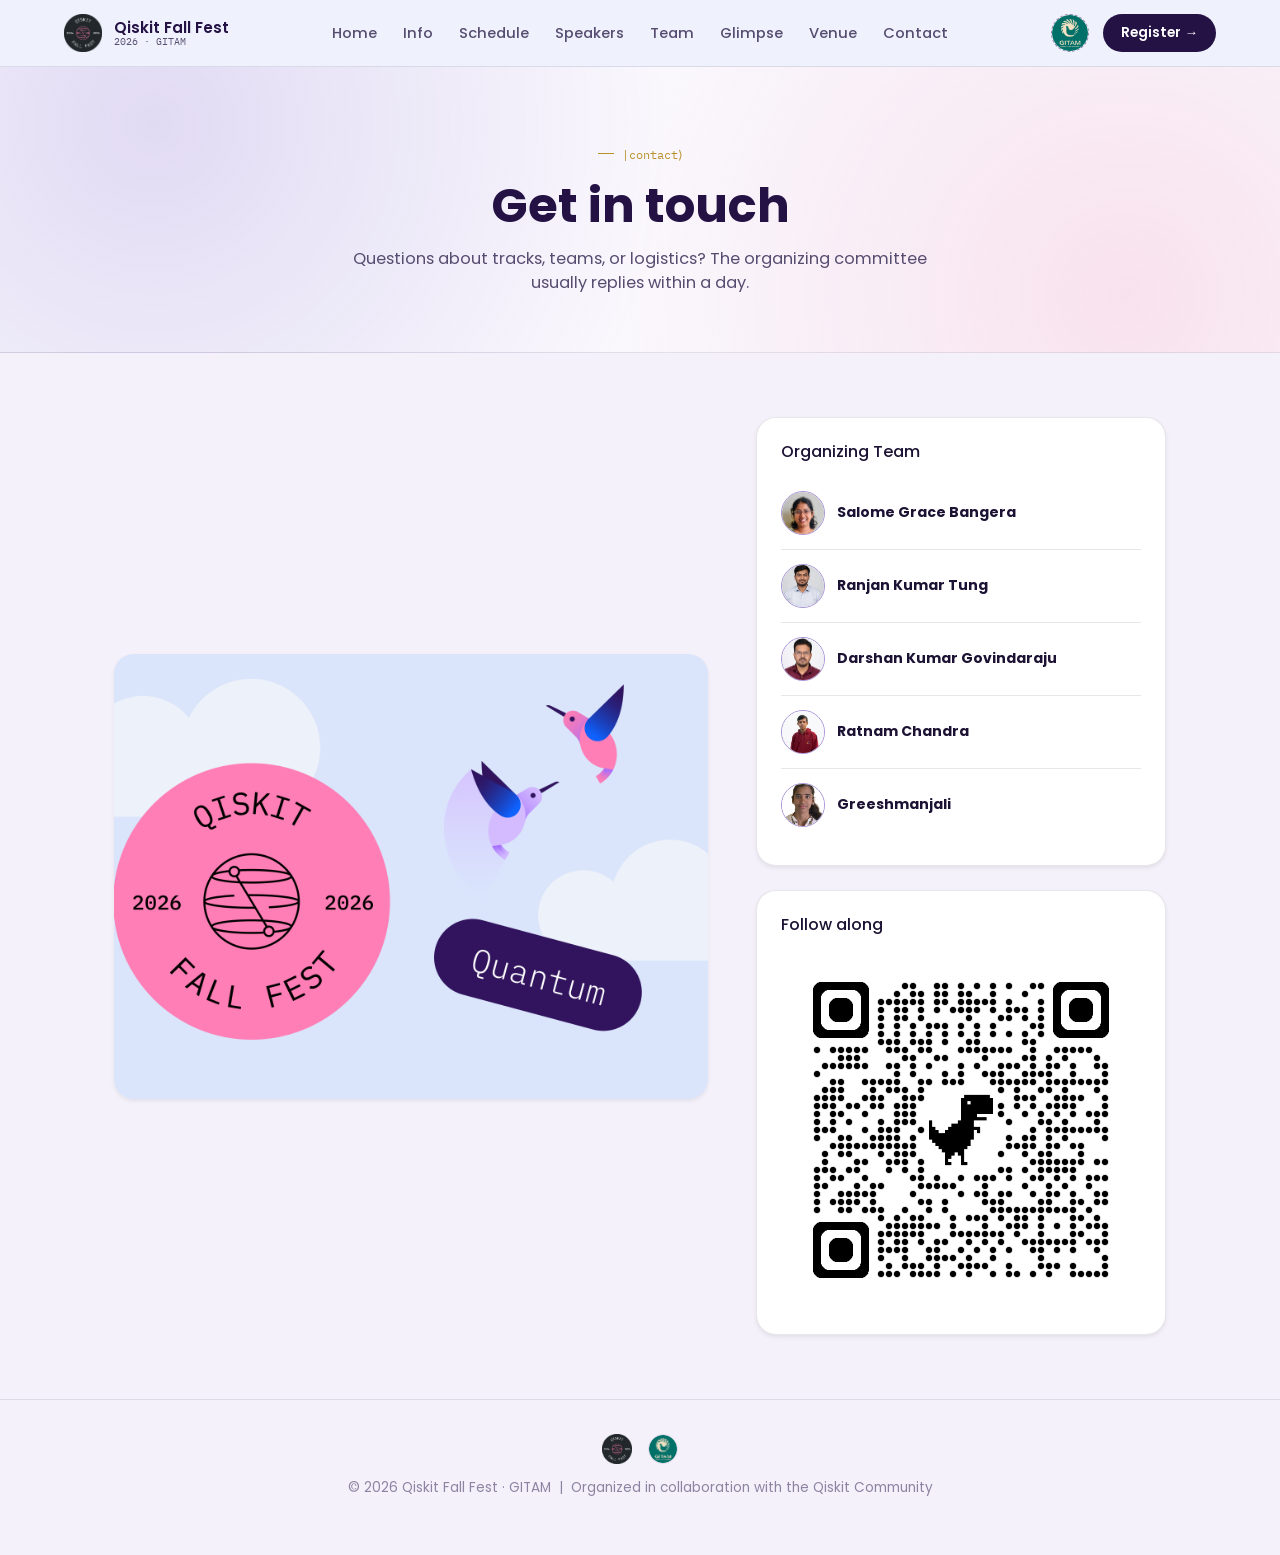
==== contact.html @ e24b8e9e "Update contact.html" ====
<!DOCTYPE html>
<html lang="en">
<head>
<meta charset="UTF-8">
<meta name="viewport" content="width=device-width, initial-scale=1.0">
<title>Contact · Qiskit Fall Fest 2026</title>
<link href="https://cdn.jsdelivr.net/npm/bootstrap@5.3.3/dist/css/bootstrap.min.css" rel="stylesheet">
<link rel="stylesheet" href="css/site.css">
  <link rel="icon" type="image/png" href="assets/badge-dark.png">

<style>
  .qf-form .form-control{
    border-radius:12px; border-color:var(--line); padding:10px 14px;
  }
  .qf-form .form-control:focus{ border-color:var(--violet); box-shadow:0 0 0 3px rgba(91,63,196,0.15); }
  .qf-form label{ font-size:0.85rem; font-weight:600; color:var(--ink); margin-bottom:6px; }
  .qf-submit{
    background:var(--pink); color:#fff; border:none; border-radius:100px;
    padding:11px 26px; font-weight:600; font-size:0.92rem;
  }
  .qf-submit:hover{ background:var(--pink-deep); color:#fff; }
  .contact-person{ display:flex; align-items:center; gap:12px; padding:14px 0; border-bottom:1px solid var(--line); }
  .contact-person:last-child{ border-bottom:none; }
  .contact-avatar{
    width:44px; height:44px; border-radius:50%; overflow:hidden; flex-shrink:0; border:1.5px solid var(--violet-pale);
  }
  .contact-avatar img{ width:100%; height:100%; object-fit:cover; display:block; }
</style>
</head>
<body>

<header>
  <div class="logo-box">
    <div class="logo-img-wrap" title="Fall Fest badge">
      <img src="assets/badge-dark.png" alt="Qiskit Fall Fest 2026 badge">
    </div>
    <div class="brand-text">
      Qiskit Fall Fest
      <span>2026 · GITAM</span>
    </div>
  </div>

  <nav class="qf-nav" id="qfNav">
      <a href="index.html">Home</a>
    <a href="info.html">Info</a>
    <a href="schedule.html">Schedule</a>
    <a href="speakers.html">Speakers</a>
    <a href="team.html">Team</a>
    <a href="glimpse.html">Glimpse</a>
    <a href="venue.html">Venue</a>
    <a href="contact.html">Contact</a>
  </nav>

  <div class="header-right">
    <button class="qf-toggler" id="qfToggler" aria-label="Toggle navigation" aria-expanded="false">
      <span></span><span></span><span></span>
    </button>
    <div class="logo-slot-wrap"><img src="assets/gitam-logo.png" alt="GITAM University" style="width:100%;height:100%;object-fit:cover;"></div>
    <a href="register.html" class="btn-nav-register">Register →</a>
  </div>
</header>

<section class="page-hero">
  <div class="eyebrow">|contact⟩</div>
  <h1>Get in touch</h1>
  <p>Questions about tracks, teams, or logistics? The organizing committee usually replies within a day.</p>
</section>

<section class="qf-section">
  <div class="row g-5 align-items-center">

    <div class="col-lg-7">
      <div class="qf-rounded shadow-sm overflow-hidden" style="aspect-ratio:4/3;">
        <img src="assets/badge-teaser.png" alt="Qiskit Fall Fest team collaborating" style="width:100%; height:100%; object-fit:cover; display:block;">
      </div>
    </div>

    <div class="col-lg-5">
      <div class="bg-white qf-rounded p-4 shadow-sm border mb-4" style="border-color:var(--line)!important;">
        <h2 class="h6 mb-3">Organizing Team</h2>
        <div class="contact-person">
          <div class="contact-avatar"><img src="team/salome.jpeg" alt="Photo of organizer"></div>
          <div><strong class="d-block small">Salome Grace Bangera</strong><span class="small" style="color:var(--ink-soft)"></span></div>
        </div>
        <div class="contact-person">
          <div class="contact-avatar"><img src="team/ranjan.jpeg" alt="Photo of organizer"></div>
          <div><strong class="d-block small">Ranjan Kumar Tung</strong><span class="small" style="color:var(--ink-soft)"></span></div>
        </div>
        <div class="contact-person">
          <div class="contact-avatar"><img src="team/darshan.png" alt="Photo of organizer"></div>
          <div><strong class="d-block small">Darshan Kumar Govindaraju</strong><span class="small" style="color:var(--ink-soft)"></span></div>
        </div>

         <div class="contact-person">
          <div class="contact-avatar"><img src="team/ratnam.png" alt="Photo of organizer"></div>
          <div><strong class="d-block small">Ratnam Chandra</strong><span class="small" style="color:var(--ink-soft)"></span></div>
        </div>

        <div class="contact-person">
          <div class="contact-avatar"><img src="team/greeshma.png" alt="Photo of organizer"></div>
          <div><strong class="d-block small">Greeshmanjali</strong><span class="small" style="color:var(--ink-soft)"></span></div>
        </div>
      </div>

     <div class="bg-white qf-rounded p-4 shadow-sm border" style="border-color:var(--line)!important;">
  <h2 class="h6 mb-3">Follow along</h2>
  <a href="https://chat.whatsapp.com/channel/0029Vb6nTvd5fM5jgjq5760t" target="_blank" rel="noopener noreferrer" style="display:block;">
    <img src="assets/whatsappgroup.png" alt="Join our WhatsApp group" style="width:100%; border-radius:14px; display:block;">
  </a>
</div>
  </div>
</section>

<footer>
  <div class="footer-logos">
    <div class="footer-badge"><img src="assets/badge-dark.png" alt="Qiskit Fall Fest 2026 badge"></div>
    <div class="footer-gitam-slot"><img src="assets/gitam-logo.png" alt="GITAM University" style="width:100%;height:100%;object-fit:contain;"></div>
  </div>
  <p>© 2026 Qiskit Fall Fest · GITAM &nbsp;|&nbsp; Organized in collaboration with the Qiskit Community</p>
</footer>

<script src="https://cdn.jsdelivr.net/npm/bootstrap@5.3.3/dist/js/bootstrap.bundle.min.js"></script>
<script>
  const qfToggler = document.getElementById('qfToggler');
  const qfNav = document.getElementById('qfNav');
  qfToggler.addEventListener('click', () => {
    qfNav.classList.toggle('open');
    qfToggler.classList.toggle('open');
    qfToggler.setAttribute('aria-expanded', qfNav.classList.contains('open'));
  });
</script>
</body>
</html>
---- css/site.css ----
/* ==========================================================
   Qiskit Fall Fest 2026 — shared stylesheet for inner pages
   Loaded AFTER Bootstrap 5 CDN — these rules override Bootstrap
   defaults to keep the same quantum visual identity as index.html
   ========================================================== */

@import url('https://fonts.googleapis.com/css2?family=Poppins:wght@400;500;600;700;800&family=IBM+Plex+Mono:wght@400;500&display=swap');

:root{
  --bg:#f4f1fa;
  --bg-soft:#faf8fd;
  --surface:#ffffff;
  --ink:#1c1233;
  --ink-soft:#564d70;
  --ink-dim:#8d84a3;
  --pink:#d4af37;        /* gold accent, replaces pink */
  --pink-deep:#b8912a;
  --violet:#4c2d8f;
  --violet-deep:#241245;
  --violet-pale:#a894d6;
  --blue:#6a5acd;
  --line: rgba(28,18,51,0.1);
  --radius: 18px;



  /* bootstrap variable overrides */
  --bs-body-font-family:'Poppins', sans-serif;
  --bs-body-color:var(--ink);
  --bs-body-bg:var(--bg);
  --bs-link-color:var(--violet);
  --bs-link-hover-color:var(--violet-deep);
}

*{ box-sizing:border-box; }
body{
  background:var(--bg);
  color:var(--ink);
  font-family:'Poppins', sans-serif;
}
h1,h2,h3,h4{ font-family:'Poppins', sans-serif; color:var(--violet-deep); font-weight:700; }
a{ text-decoration:none; }
::selection{ background:var(--pink); color:#fff; }

.eyebrow{
  display:inline-flex; align-items:center; gap:8px;
  font-family:'IBM Plex Mono', monospace;
  font-size:0.78rem;
  color:var(--pink-deep);
  margin-bottom:14px;
}
.eyebrow::before{
  content:""; width:16px; height:1px; background:var(--pink-deep); display:inline-block;
}

/* ===== header / nav (shared across every page) ===== */
header{
  position:sticky; top:0; z-index:100;
  display:flex; align-items:center; justify-content:space-between;
  gap:20px;
  padding:14px 5vw;
  background:rgba(238,241,253,0.88);
  backdrop-filter:blur(14px);
  -webkit-backdrop-filter:blur(14px);
  border-bottom:1px solid var(--line);
}
.logo-box{ display:flex; align-items:center; gap:12px; }
.logo-img-wrap img{ height:38px; display:block; }
.brand-text{ font-family:'Poppins', sans-serif; font-size:0.95rem; font-weight:600; line-height:1.15; color:var(--violet-deep); }
.brand-text span{ display:block; font-family:'IBM Plex Mono', monospace; font-size:0.6rem; color:var(--ink-soft); font-weight:400; }

.qf-nav{ display:flex; align-items:center; gap:26px; }
.qf-nav a{
  color:var(--ink-soft); font-size:0.92rem; font-weight:500;
  position:relative; padding:4px 0;
}
.qf-nav a::after{
  content:""; position:absolute; left:0; bottom:-2px; width:0; height:2px;
  background:var(--pink); transition:width .25s ease;
}
.qf-nav a:hover{ color:var(--violet-deep); }
.qf-nav a:hover::after, .qf-nav a.active::after{ width:100%; }
.qf-nav a.active{ color:var(--violet-deep); font-weight:600; }

.header-right{ display:flex; align-items:center; gap:14px; }
.logo-slot-wrap{
  width:38px; height:38px; border-radius:50%; overflow:hidden;
  border:1.5px dashed var(--ink-dim); flex-shrink:0;
}
.btn-nav-register{
  position:relative; overflow:hidden;
  background:var(--violet-deep); color:#fff;
  font-size:0.85rem; font-weight:600;
  padding:9px 18px; border-radius:100px;
  transition:transform .2s ease, box-shadow .2s ease;
}
.btn-nav-register:hover{ transform:translateY(-2px); box-shadow:0 10px 22px rgba(45,27,84,0.3); color:#fff; }

.qf-toggler{
  display:none;
  border:1.5px solid var(--line); background:#fff; border-radius:10px;
  width:42px; height:38px; align-items:center; justify-content:center;
  flex-direction:column; gap:5px; cursor:pointer;
}
.qf-toggler span{ width:20px; height:2px; background:var(--violet-deep); display:block; transition:.25s ease; }
.qf-toggler.open span:nth-child(1){ transform:translateY(7px) rotate(45deg); }
.qf-toggler.open span:nth-child(2){ opacity:0; }
.qf-toggler.open span:nth-child(3){ transform:translateY(-7px) rotate(-45deg); }

@media (max-width:900px){
  .qf-nav{
    position:fixed; top:70px; left:0; right:0;
    background:var(--surface);
    flex-direction:column; align-items:flex-start; gap:0;
    padding:8px 6vw 18px;
    border-bottom:1px solid var(--line);
    box-shadow:0 16px 30px rgba(45,27,84,0.12);
    transform:translateY(-8px); opacity:0; pointer-events:none;
    transition:transform .2s ease, opacity .2s ease;
  }
  .qf-nav.open{ transform:translateY(0); opacity:1; pointer-events:auto; }
  .qf-nav a{ width:100%; padding:12px 0; border-bottom:1px solid var(--line); }
  .qf-nav a::after{ display:none; }
  .qf-toggler{ display:flex; }
  .header-right .btn-nav-register{ padding:8px 14px; font-size:0.8rem; }
}

/* ===== page hero band (used on every inner page) ===== */
.page-hero{
  position:relative;
  overflow:hidden;
  padding:70px 5vw 56px;
  background:
    radial-gradient(circle at 12% 20%, rgba(91,63,196,0.16), transparent 45%),
    radial-gradient(circle at 88% 80%, rgba(236,110,163,0.16), transparent 45%),
    var(--bg-soft);
  border-bottom:1px solid var(--line);
  text-align:center;
}
.page-hero h1{ font-size:clamp(2rem, 4.5vw, 3rem); margin:0 0 12px; }
.page-hero p{ color:var(--ink-soft); max-width:620px; margin:0 auto; font-size:1.02rem; }
.page-hero .eyebrow{ justify-content:center; }

/* ===== shared image rounding ===== */
.qf-rounded{ border-radius:20px; overflow:hidden; }
.qf-rounded img{ width:100%; height:100%; object-fit:cover; display:block; }

/* ===== generic content section ===== */
.qf-section{ padding:64px 5vw; max-width:1180px; margin:0 auto; }

/* ===== footer (shared) ===== */
footer{
  padding:34px 5vw 40px;
  text-align:center;
  border-top:1px solid var(--line);
  color:var(--ink-dim);
  font-size:0.85rem;
}







.footer-logos{ display:flex; align-items:center; justify-content:center; gap:16px; margin-bottom:14px; }
.footer-badge img{ height:30px; }
.footer-gitam-slot{ width:30px; height:30px; border-radius:50%; overflow:hidden; border:1px solid var(--line); }
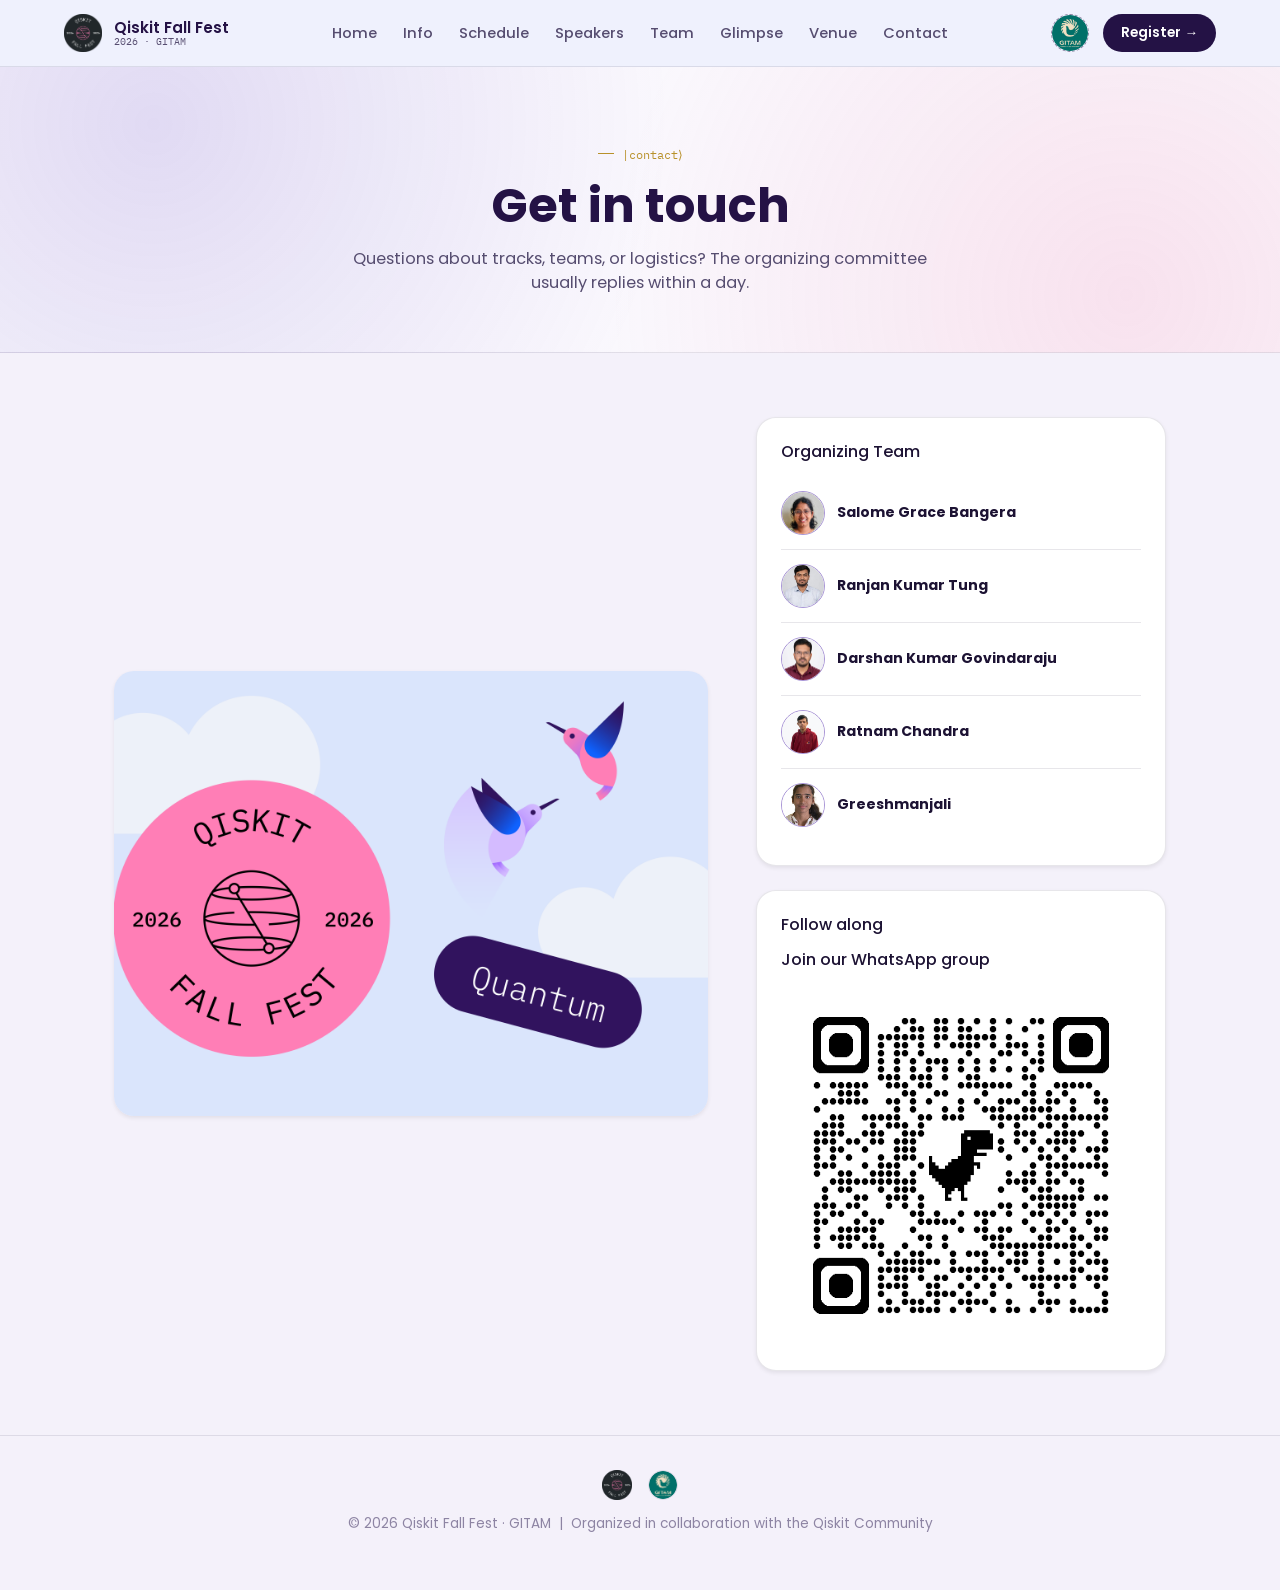
==== commit e3f54ae9: "Update contact.html" ====
--- a/contact.html
+++ b/contact.html
@@ -104,6 +104,7 @@
 
      <div class="bg-white qf-rounded p-4 shadow-sm border" style="border-color:var(--line)!important;">
   <h2 class="h6 mb-3">Follow along</h2>
+       <h3 class="h6 mb-3">Join our WhatsApp group</h3>
   <a href="https://chat.whatsapp.com/channel/0029Vb6nTvd5fM5jgjq5760t" target="_blank" rel="noopener noreferrer" style="display:block;">
     <img src="assets/whatsappgroup.png" alt="Join our WhatsApp group" style="width:100%; border-radius:14px; display:block;">
   </a>
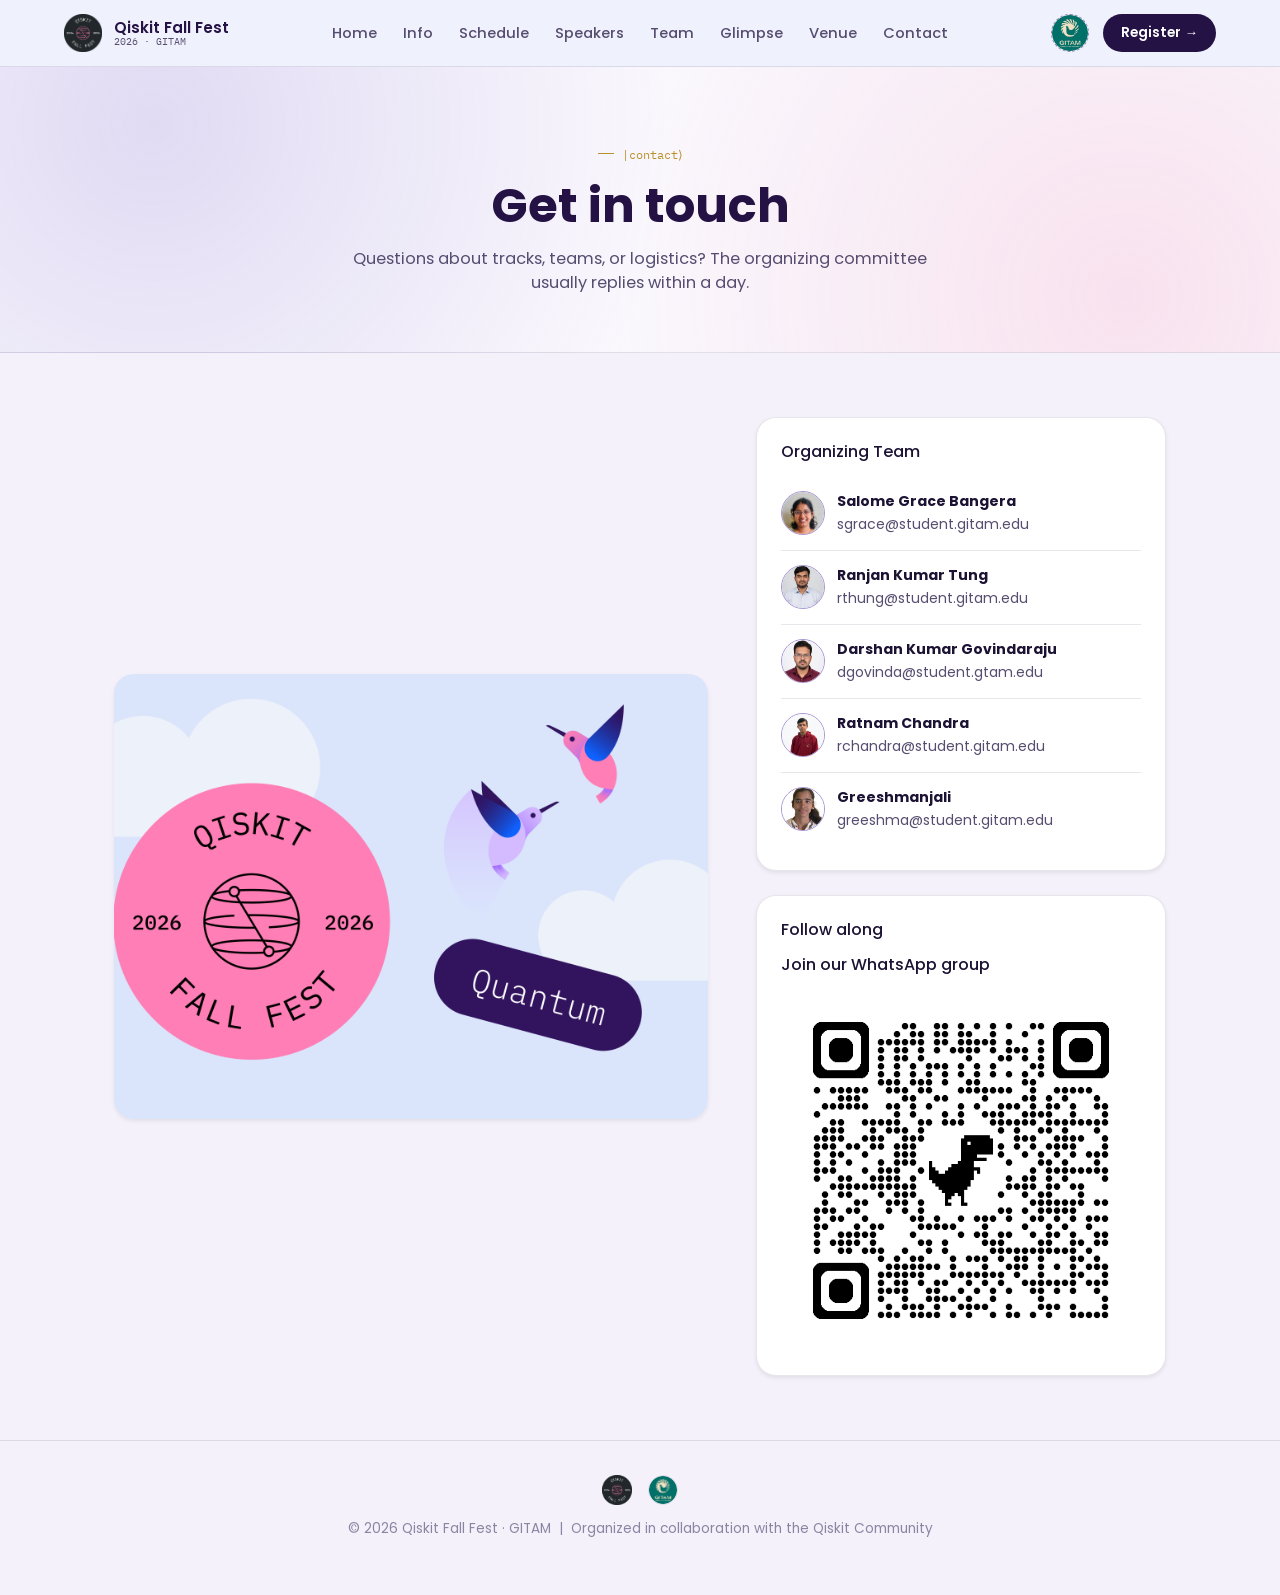
==== commit 3d24a46f: "Update contact.html" ====
--- a/contact.html
+++ b/contact.html
@@ -80,25 +80,25 @@
         <h2 class="h6 mb-3">Organizing Team</h2>
         <div class="contact-person">
           <div class="contact-avatar"><img src="team/salome.jpeg" alt="Photo of organizer"></div>
-          <div><strong class="d-block small">Salome Grace Bangera</strong><span class="small" style="color:var(--ink-soft)"></span></div>
+          <div><strong class="d-block small">Salome Grace Bangera</strong><span class="small" style="color:var(--ink-soft)">sgrace@student.gitam.edu</span></div>
         </div>
         <div class="contact-person">
           <div class="contact-avatar"><img src="team/ranjan.jpeg" alt="Photo of organizer"></div>
-          <div><strong class="d-block small">Ranjan Kumar Tung</strong><span class="small" style="color:var(--ink-soft)"></span></div>
+          <div><strong class="d-block small">Ranjan Kumar Tung</strong><span class="small" style="color:var(--ink-soft)">rthung@student.gitam.edu</span></div>
         </div>
         <div class="contact-person">
           <div class="contact-avatar"><img src="team/darshan.png" alt="Photo of organizer"></div>
-          <div><strong class="d-block small">Darshan Kumar Govindaraju</strong><span class="small" style="color:var(--ink-soft)"></span></div>
+          <div><strong class="d-block small">Darshan Kumar Govindaraju</strong><span class="small" style="color:var(--ink-soft)">dgovinda@student.gtam.edu</span></div>
         </div>
 
          <div class="contact-person">
           <div class="contact-avatar"><img src="team/ratnam.png" alt="Photo of organizer"></div>
-          <div><strong class="d-block small">Ratnam Chandra</strong><span class="small" style="color:var(--ink-soft)"></span></div>
+          <div><strong class="d-block small">Ratnam Chandra</strong><span class="small" style="color:var(--ink-soft)">rchandra@student.gitam.edu</span></div>
         </div>
 
         <div class="contact-person">
           <div class="contact-avatar"><img src="team/greeshma.png" alt="Photo of organizer"></div>
-          <div><strong class="d-block small">Greeshmanjali</strong><span class="small" style="color:var(--ink-soft)"></span></div>
+          <div><strong class="d-block small">Greeshmanjali</strong><span class="small" style="color:var(--ink-soft)">greeshma@student.gitam.edu</span></div>
         </div>
       </div>
 
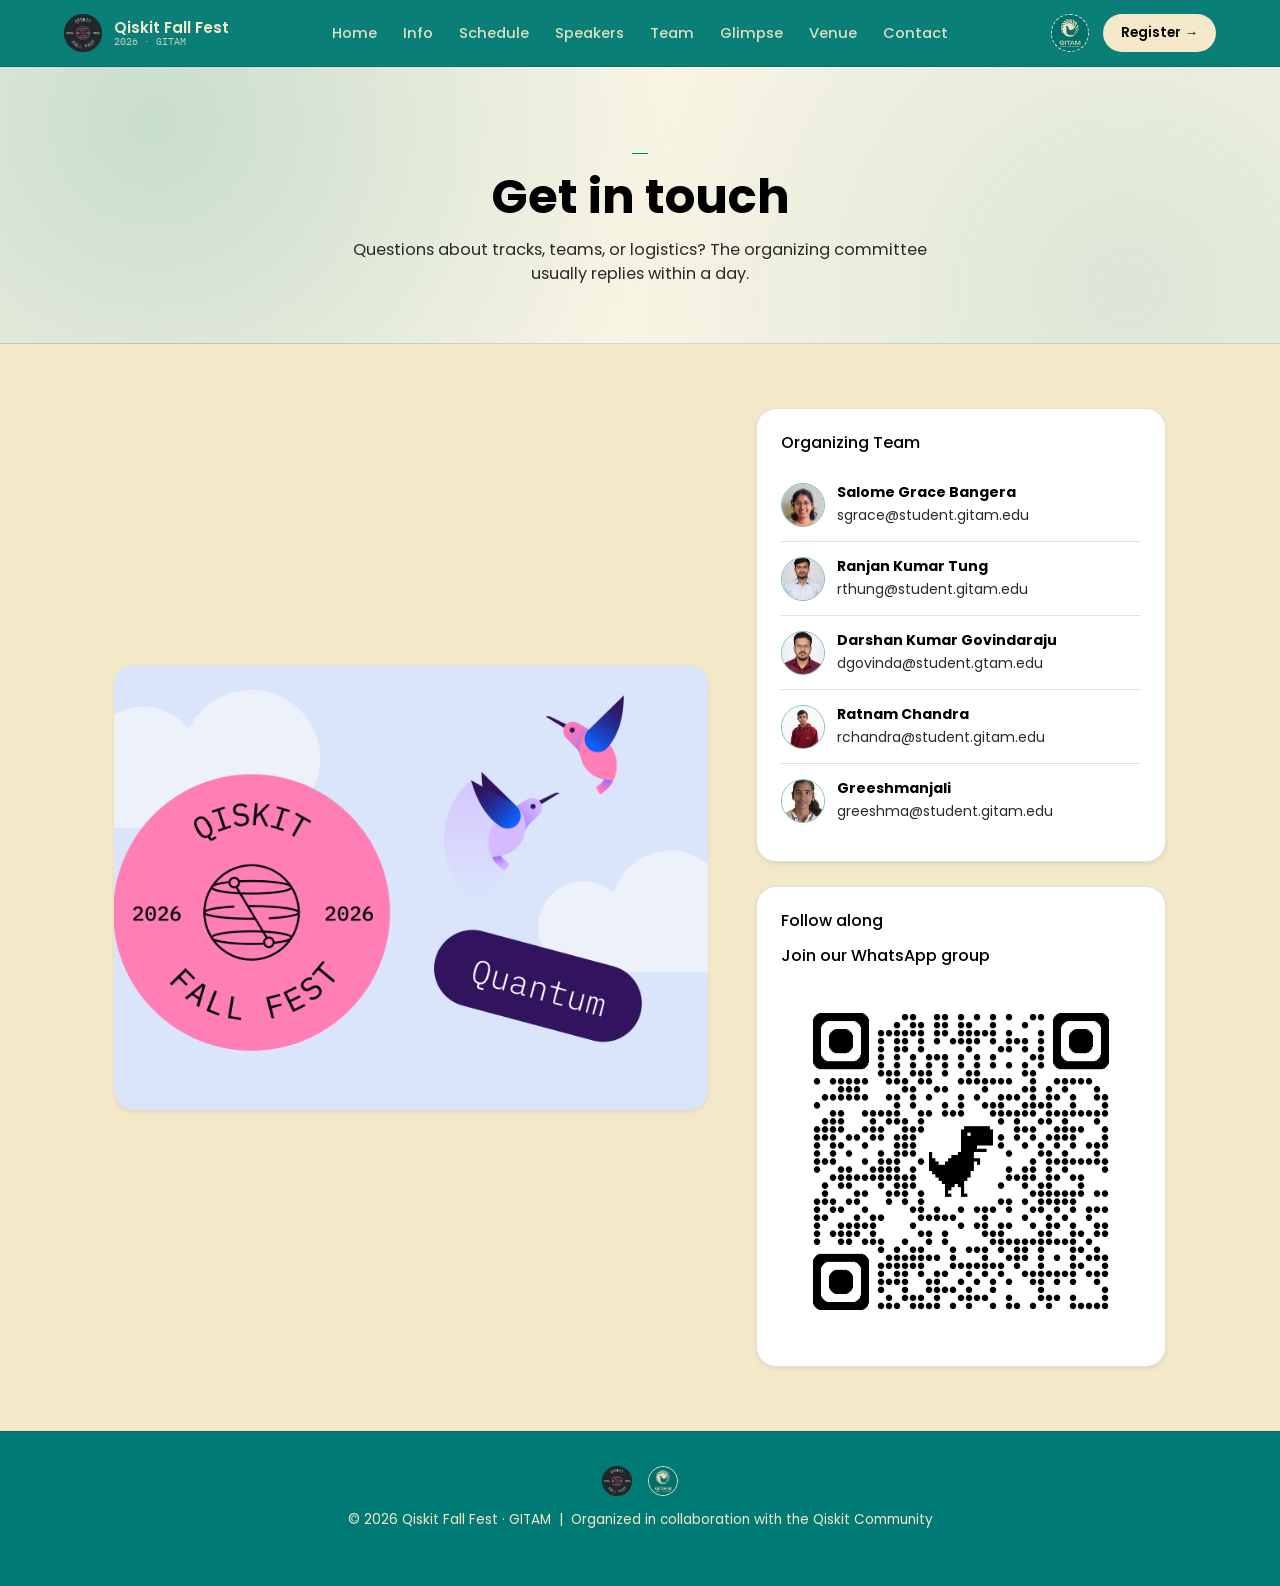
==== commit 8033175f: "Update contact.html" ====
--- a/contact.html
+++ b/contact.html
@@ -61,7 +61,7 @@
 </header>
 
 <section class="page-hero">
-  <div class="eyebrow">|contact⟩</div>
+  <div class="eyebrow"></div>
   <h1>Get in touch</h1>
   <p>Questions about tracks, teams, or logistics? The organizing committee usually replies within a day.</p>
 </section>
--- a/css/site.css
+++ b/css/site.css
@@ -1,35 +1,40 @@
 /* ==========================================================
    Qiskit Fall Fest 2026 — shared stylesheet for inner pages
+   Theme: Teal #007A75 + Cream #F3E9C9 + Black text
    Loaded AFTER Bootstrap 5 CDN — these rules override Bootstrap
-   defaults to keep the same quantum visual identity as index.html
+   defaults to keep the same visual identity as index.html
    ========================================================== */
 
 @import url('https://fonts.googleapis.com/css2?family=Poppins:wght@400;500;600;700;800&family=IBM+Plex+Mono:wght@400;500&display=swap');
 
 :root{
-  --bg:#f4f1fa;
-  --bg-soft:#faf8fd;
-  --surface:#ffffff;
-  --ink:#1c1233;
-  --ink-soft:#564d70;
-  --ink-dim:#8d84a3;
-  --pink:#d4af37;        /* gold accent, replaces pink */
-  --pink-deep:#b8912a;
-  --violet:#4c2d8f;
-  --violet-deep:#241245;
-  --violet-pale:#a894d6;
-  --blue:#6a5acd;
-  --line: rgba(28,18,51,0.1);
+  --bg:#F3E9C9;            /* cream page background */
+  --bg-soft:#FAF5E4;       /* lighter cream */
+  --surface:#FDFAF0;       /* cards / panels */
+  --ink:#000000;           /* main text: black */
+  --ink-soft:#2a2a2a;
+  --ink-dim:#5e5a4c;
+  --teal:#007A75;          /* primary brand teal */
+  --teal-deep:#005652;     /* darker teal for hovers / footer */
+  --cream:#F3E9C9;         /* cream for logo & text on teal */
+
+  /* legacy names kept so index.html and other pages still work */
+  --pink:#007A75;
+  --pink-deep:#005f5b;
+  --violet:#007A75;
+  --violet-deep:#005652;
+  --violet-pale:#7fbdb9;
+  --blue:#007A75;
+
+  --line: rgba(0,0,0,0.12);
   --radius: 18px;
-
-
 
   /* bootstrap variable overrides */
   --bs-body-font-family:'Poppins', sans-serif;
   --bs-body-color:var(--ink);
   --bs-body-bg:var(--bg);
-  --bs-link-color:var(--violet);
-  --bs-link-hover-color:var(--violet-deep);
+  --bs-link-color:var(--teal);
+  --bs-link-hover-color:var(--teal-deep);
 }
 
 *{ box-sizing:border-box; }
@@ -38,19 +43,19 @@
   color:var(--ink);
   font-family:'Poppins', sans-serif;
 }
-h1,h2,h3,h4{ font-family:'Poppins', sans-serif; color:var(--violet-deep); font-weight:700; }
+h1,h2,h3,h4{ font-family:'Poppins', sans-serif; color:var(--ink); font-weight:700; }
 a{ text-decoration:none; }
-::selection{ background:var(--pink); color:#fff; }
+::selection{ background:var(--teal); color:var(--cream); }
 
 .eyebrow{
   display:inline-flex; align-items:center; gap:8px;
   font-family:'IBM Plex Mono', monospace;
   font-size:0.78rem;
-  color:var(--pink-deep);
+  color:var(--teal);
   margin-bottom:14px;
 }
 .eyebrow::before{
-  content:""; width:16px; height:1px; background:var(--pink-deep); display:inline-block;
+  content:""; width:16px; height:1px; background:var(--teal); display:inline-block;
 }
 
 /* ===== header / nav (shared across every page) ===== */
@@ -59,50 +64,51 @@
   display:flex; align-items:center; justify-content:space-between;
   gap:20px;
   padding:14px 5vw;
-  background:rgba(238,241,253,0.88);
+  background:rgba(0,122,117,0.96);
   backdrop-filter:blur(14px);
   -webkit-backdrop-filter:blur(14px);
-  border-bottom:1px solid var(--line);
+  border-bottom:1px solid rgba(0,0,0,0.15);
 }
 .logo-box{ display:flex; align-items:center; gap:12px; }
+/* turns any dark/coloured logo into cream; remove if your logo is already cream */
 .logo-img-wrap img{ height:38px; display:block; }
-.brand-text{ font-family:'Poppins', sans-serif; font-size:0.95rem; font-weight:600; line-height:1.15; color:var(--violet-deep); }
-.brand-text span{ display:block; font-family:'IBM Plex Mono', monospace; font-size:0.6rem; color:var(--ink-soft); font-weight:400; }
+.brand-text{ font-family:'Poppins', sans-serif; font-size:0.95rem; font-weight:600; line-height:1.15; color:var(--cream); }
+.brand-text span{ display:block; font-family:'IBM Plex Mono', monospace; font-size:0.6rem; color:var(--cream); opacity:.8; font-weight:400; }
 
 .qf-nav{ display:flex; align-items:center; gap:26px; }
 .qf-nav a{
-  color:var(--ink-soft); font-size:0.92rem; font-weight:500;
-  position:relative; padding:4px 0;
+  color:var(--cream); font-size:0.92rem; font-weight:500;
+  position:relative; padding:4px 0; opacity:.9;
 }
 .qf-nav a::after{
   content:""; position:absolute; left:0; bottom:-2px; width:0; height:2px;
-  background:var(--pink); transition:width .25s ease;
+  background:var(--cream); transition:width .25s ease;
 }
-.qf-nav a:hover{ color:var(--violet-deep); }
+.qf-nav a:hover{ color:var(--cream); opacity:1; }
 .qf-nav a:hover::after, .qf-nav a.active::after{ width:100%; }
-.qf-nav a.active{ color:var(--violet-deep); font-weight:600; }
+.qf-nav a.active{ color:var(--cream); opacity:1; font-weight:600; }
 
 .header-right{ display:flex; align-items:center; gap:14px; }
 .logo-slot-wrap{
   width:38px; height:38px; border-radius:50%; overflow:hidden;
-  border:1.5px dashed var(--ink-dim); flex-shrink:0;
+  border:1.5px dashed var(--cream); flex-shrink:0;
 }
 .btn-nav-register{
   position:relative; overflow:hidden;
-  background:var(--violet-deep); color:#fff;
+  background:var(--cream); color:#000;
   font-size:0.85rem; font-weight:600;
   padding:9px 18px; border-radius:100px;
   transition:transform .2s ease, box-shadow .2s ease;
 }
-.btn-nav-register:hover{ transform:translateY(-2px); box-shadow:0 10px 22px rgba(45,27,84,0.3); color:#fff; }
+.btn-nav-register:hover{ transform:translateY(-2px); box-shadow:0 10px 22px rgba(0,0,0,0.25); color:#000; }
 
 .qf-toggler{
   display:none;
-  border:1.5px solid var(--line); background:#fff; border-radius:10px;
+  border:1.5px solid var(--cream); background:transparent; border-radius:10px;
   width:42px; height:38px; align-items:center; justify-content:center;
   flex-direction:column; gap:5px; cursor:pointer;
 }
-.qf-toggler span{ width:20px; height:2px; background:var(--violet-deep); display:block; transition:.25s ease; }
+.qf-toggler span{ width:20px; height:2px; background:var(--cream); display:block; transition:.25s ease; }
 .qf-toggler.open span:nth-child(1){ transform:translateY(7px) rotate(45deg); }
 .qf-toggler.open span:nth-child(2){ opacity:0; }
 .qf-toggler.open span:nth-child(3){ transform:translateY(-7px) rotate(-45deg); }
@@ -110,16 +116,16 @@
 @media (max-width:900px){
   .qf-nav{
     position:fixed; top:70px; left:0; right:0;
-    background:var(--surface);
+    background:var(--teal-deep);
     flex-direction:column; align-items:flex-start; gap:0;
     padding:8px 6vw 18px;
     border-bottom:1px solid var(--line);
-    box-shadow:0 16px 30px rgba(45,27,84,0.12);
+    box-shadow:0 16px 30px rgba(0,0,0,0.2);
     transform:translateY(-8px); opacity:0; pointer-events:none;
     transition:transform .2s ease, opacity .2s ease;
   }
   .qf-nav.open{ transform:translateY(0); opacity:1; pointer-events:auto; }
-  .qf-nav a{ width:100%; padding:12px 0; border-bottom:1px solid var(--line); }
+  .qf-nav a{ width:100%; padding:12px 0; border-bottom:1px solid rgba(243,233,201,0.2); }
   .qf-nav a::after{ display:none; }
   .qf-toggler{ display:flex; }
   .header-right .btn-nav-register{ padding:8px 14px; font-size:0.8rem; }
@@ -131,8 +137,8 @@
   overflow:hidden;
   padding:70px 5vw 56px;
   background:
-    radial-gradient(circle at 12% 20%, rgba(91,63,196,0.16), transparent 45%),
-    radial-gradient(circle at 88% 80%, rgba(236,110,163,0.16), transparent 45%),
+    radial-gradient(circle at 12% 20%, rgba(0,122,117,0.20), transparent 45%),
+    radial-gradient(circle at 88% 80%, rgba(0,122,117,0.12), transparent 45%),
     var(--bg-soft);
   border-bottom:1px solid var(--line);
   text-align:center;
@@ -152,17 +158,13 @@
 footer{
   padding:34px 5vw 40px;
   text-align:center;
+  background:var(--teal);
   border-top:1px solid var(--line);
-  color:var(--ink-dim);
+  color:var(--cream);
   font-size:0.85rem;
 }
-
-
-
-
-
-
+footer a{ color:var(--cream); text-decoration:underline; }
 
 .footer-logos{ display:flex; align-items:center; justify-content:center; gap:16px; margin-bottom:14px; }
 .footer-badge img{ height:30px; }
-.footer-gitam-slot{ width:30px; height:30px; border-radius:50%; overflow:hidden; border:1px solid var(--line); }
+.footer-gitam-slot{ width:30px; height:30px; border-radius:50%; overflow:hidden; border:1px solid var(--cream); }
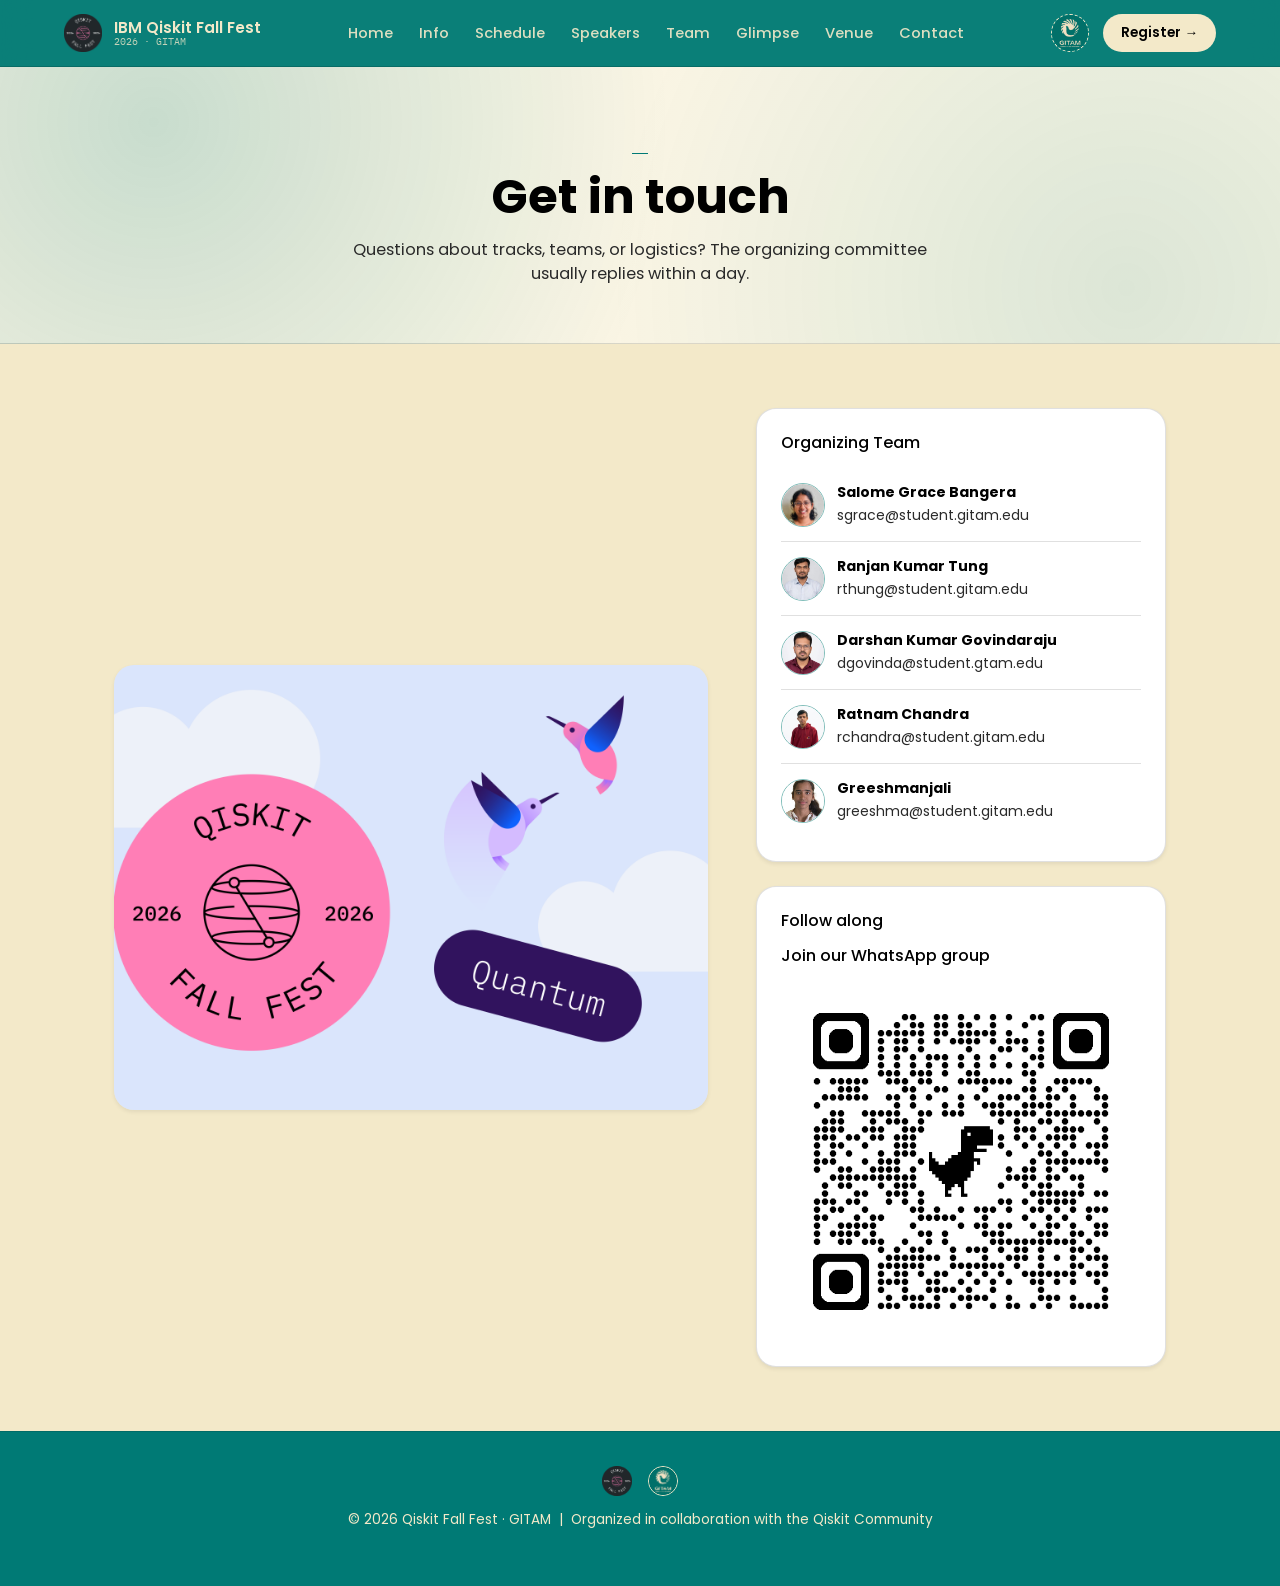
==== commit 1bdce570: "Update contact.html" ====
--- a/contact.html
+++ b/contact.html
@@ -3,7 +3,7 @@
 <head>
 <meta charset="UTF-8">
 <meta name="viewport" content="width=device-width, initial-scale=1.0">
-<title>Contact · Qiskit Fall Fest 2026</title>
+<title>Contact · IBM Qiskit Fall Fest 2026</title>
 <link href="https://cdn.jsdelivr.net/npm/bootstrap@5.3.3/dist/css/bootstrap.min.css" rel="stylesheet">
 <link rel="stylesheet" href="css/site.css">
   <link rel="icon" type="image/png" href="assets/badge-dark.png">
@@ -35,7 +35,7 @@
       <img src="assets/badge-dark.png" alt="Qiskit Fall Fest 2026 badge">
     </div>
     <div class="brand-text">
-      Qiskit Fall Fest
+      IBM Qiskit Fall Fest
       <span>2026 · GITAM</span>
     </div>
   </div>
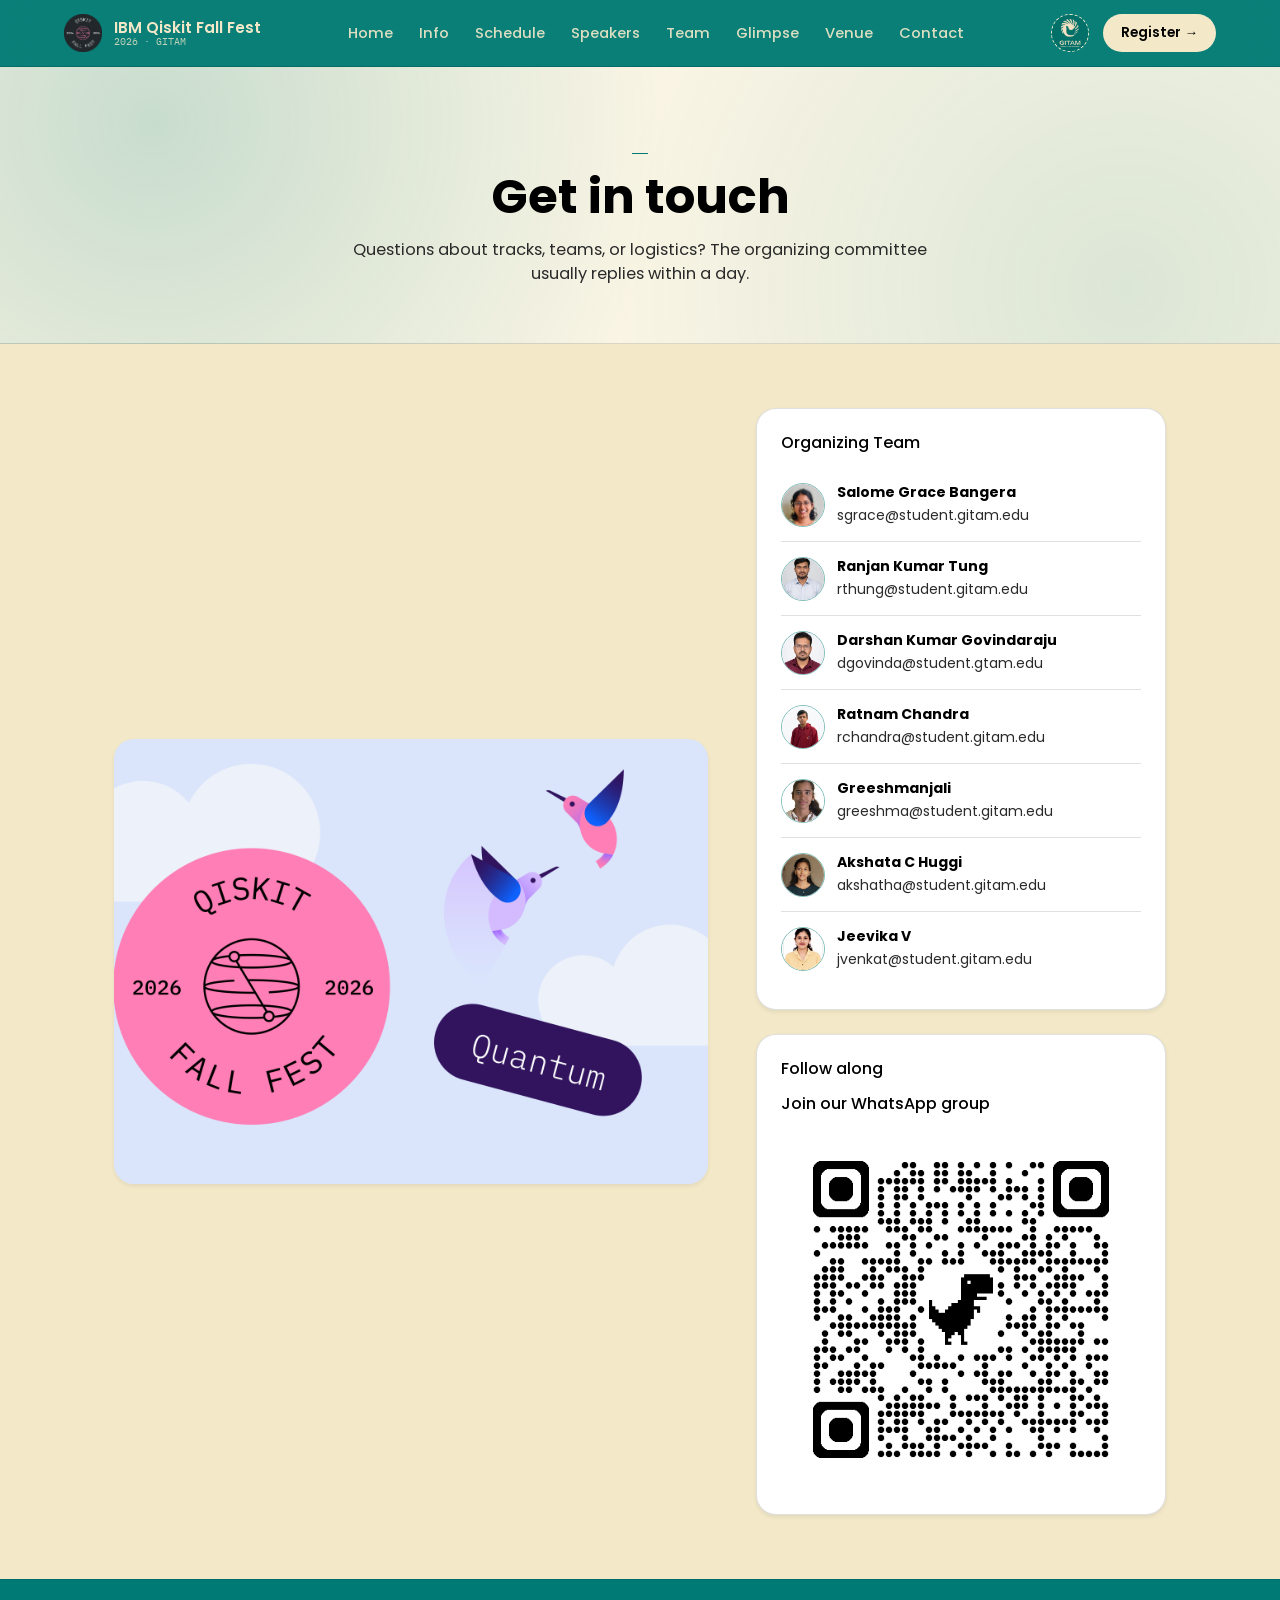
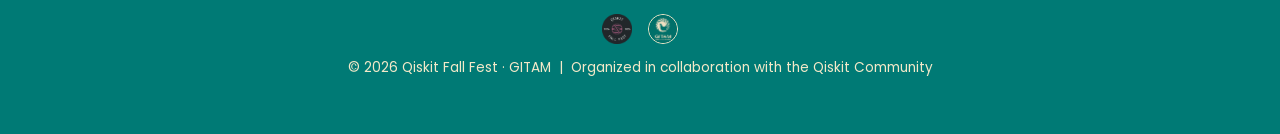
==== commit 576fdf8a: "Update contact.html" ====
--- a/contact.html
+++ b/contact.html
@@ -100,6 +100,16 @@
           <div class="contact-avatar"><img src="team/greeshma.png" alt="Photo of organizer"></div>
           <div><strong class="d-block small">Greeshmanjali</strong><span class="small" style="color:var(--ink-soft)">greeshma@student.gitam.edu</span></div>
         </div>
+
+        <div class="contact-person">
+          <div class="contact-avatar"><img src="team/akshatha.png" alt="Photo of organizer"></div>
+          <div><strong class="d-block small">Akshata C Huggi</strong><span class="small" style="color:var(--ink-soft)">akshatha@student.gitam.edu</span></div>
+        </div>
+
+        <div class="contact-person">
+          <div class="contact-avatar"><img src="team/jeevika.png" alt="Photo of organizer"></div>
+          <div><strong class="d-block small">Jeevika V</strong><span class="small" style="color:var(--ink-soft)">jvenkat@student.gitam.edu</span></div>
+        </div>
       </div>
 
      <div class="bg-white qf-rounded p-4 shadow-sm border" style="border-color:var(--line)!important;">
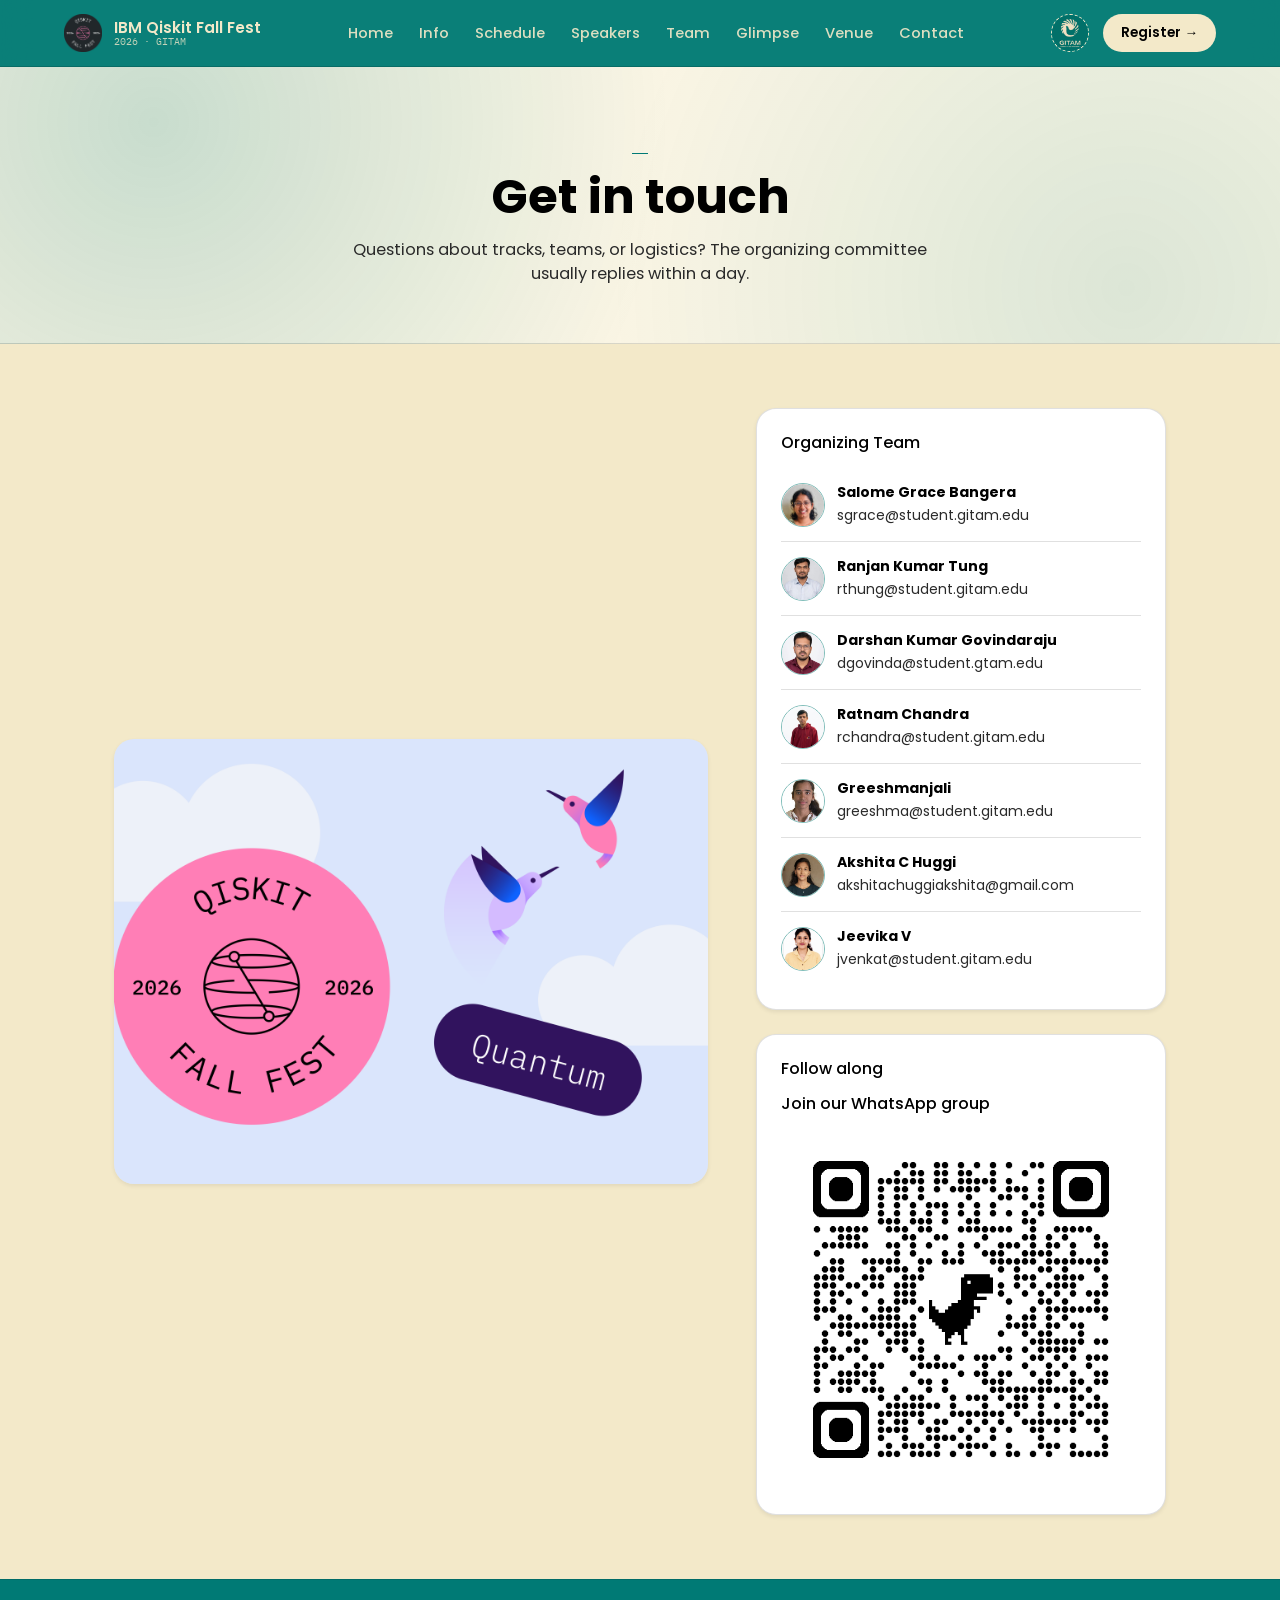
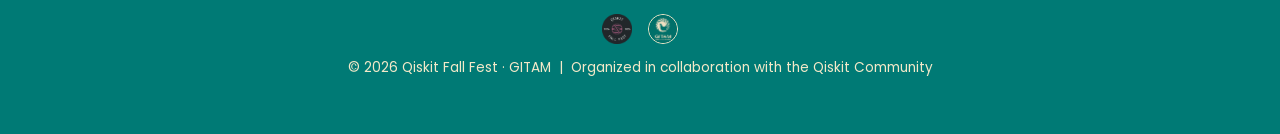
==== commit ad92c413: "Update contact.html" ====
--- a/contact.html
+++ b/contact.html
@@ -103,7 +103,7 @@
 
         <div class="contact-person">
           <div class="contact-avatar"><img src="team/akshatha.png" alt="Photo of organizer"></div>
-          <div><strong class="d-block small">Akshata C Huggi</strong><span class="small" style="color:var(--ink-soft)">akshatha@student.gitam.edu</span></div>
+          <div><strong class="d-block small">Akshita C Huggi</strong><span class="small" style="color:var(--ink-soft)">akshitachuggiakshita@gmail.com</span></div>
         </div>
 
         <div class="contact-person">
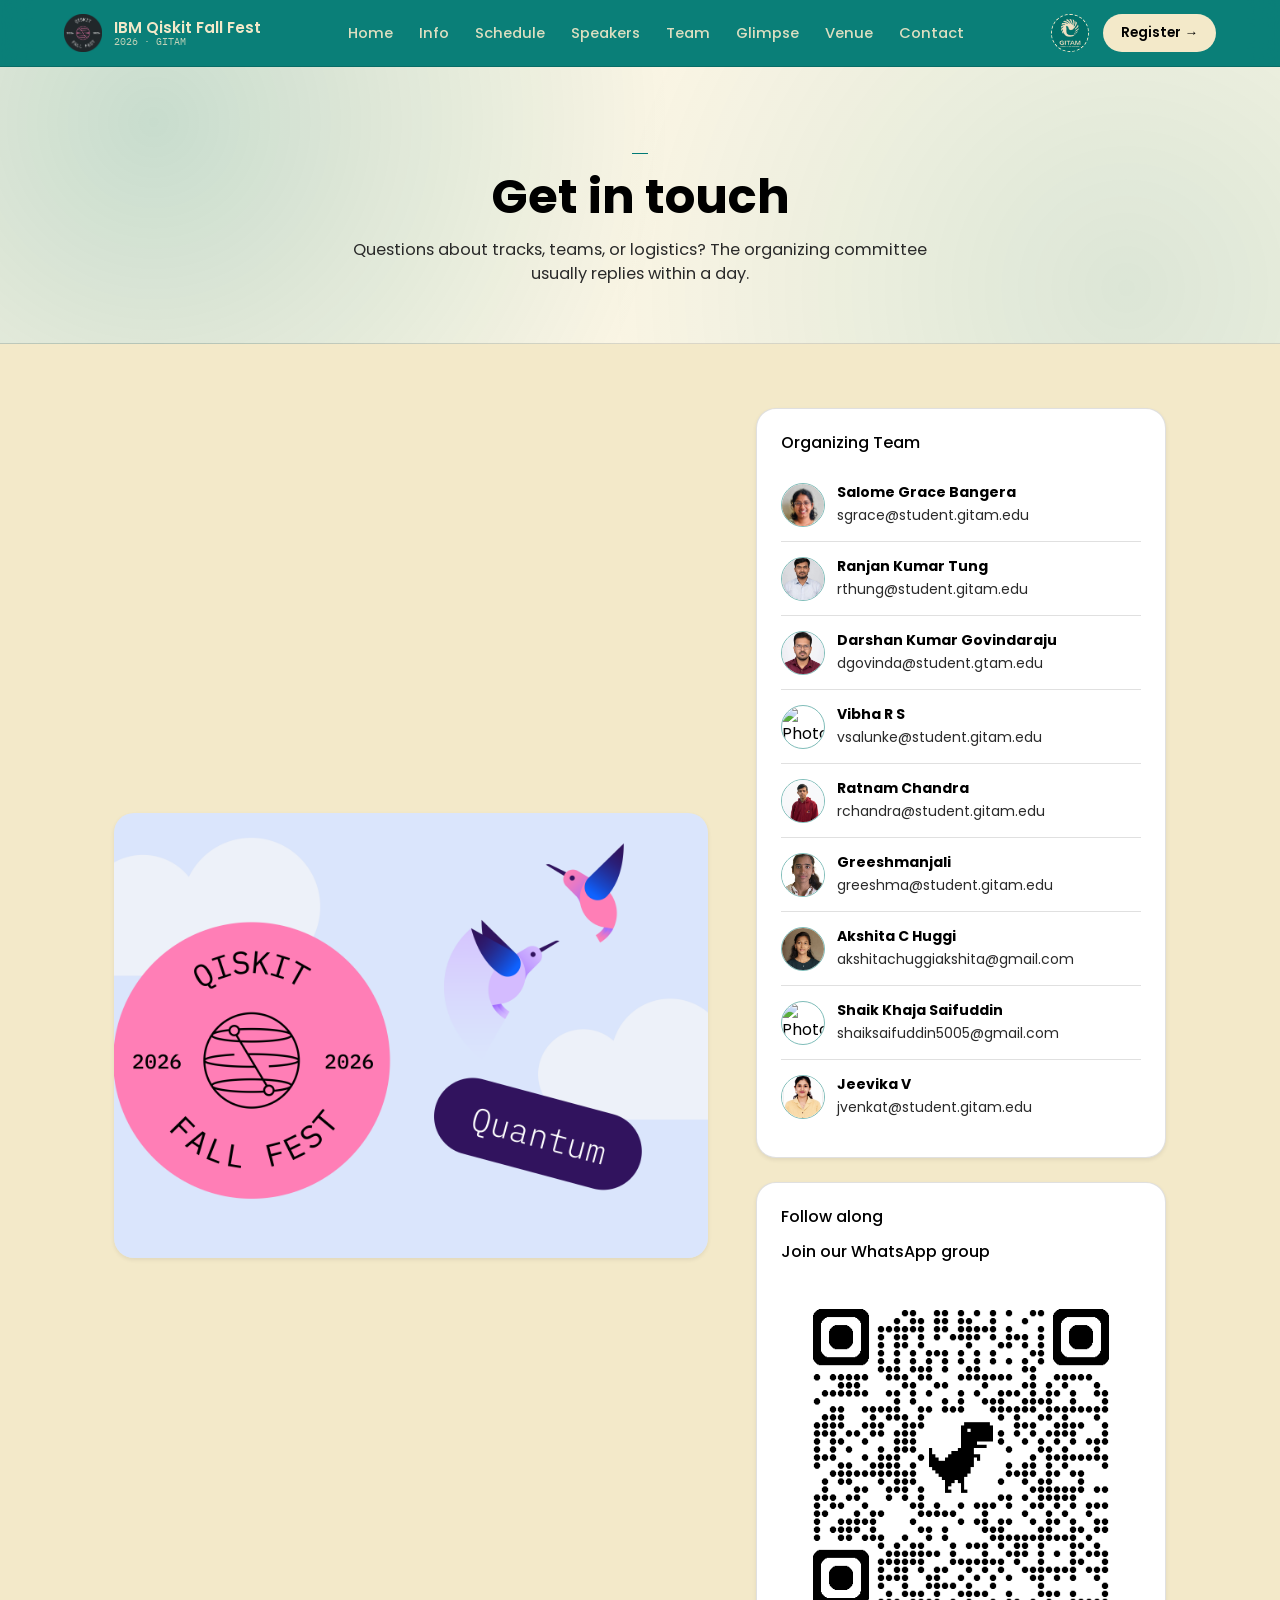
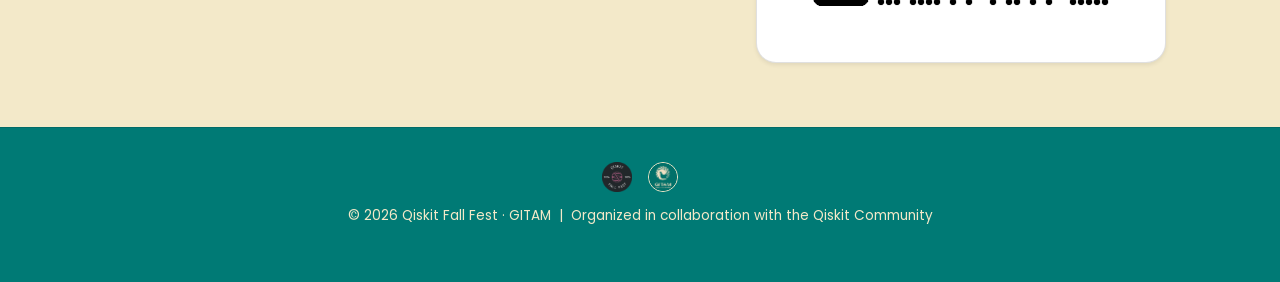
==== commit 1125a43e: "Update contact.html" ====
--- a/contact.html
+++ b/contact.html
@@ -91,6 +91,12 @@
           <div><strong class="d-block small">Darshan Kumar Govindaraju</strong><span class="small" style="color:var(--ink-soft)">dgovinda@student.gtam.edu</span></div>
         </div>
 
+
+        <div class="contact-person">
+          <div class="contact-avatar"><img src="team/vibha.png" alt="Photo of organizer"></div>
+          <div><strong class="d-block small">Vibha R S</strong><span class="small" style="color:var(--ink-soft)">vsalunke@student.gitam.edu</span></div>
+        </div>
+
          <div class="contact-person">
           <div class="contact-avatar"><img src="team/ratnam.png" alt="Photo of organizer"></div>
           <div><strong class="d-block small">Ratnam Chandra</strong><span class="small" style="color:var(--ink-soft)">rchandra@student.gitam.edu</span></div>
@@ -106,6 +112,12 @@
           <div><strong class="d-block small">Akshita C Huggi</strong><span class="small" style="color:var(--ink-soft)">akshitachuggiakshita@gmail.com</span></div>
         </div>
 
+<div class="contact-person">
+          <div class="contact-avatar"><img src="team/saif.png" alt="Photo of organizer"></div>
+          <div><strong class="d-block small">Shaik Khaja Saifuddin</strong><span class="small" style="color:var(--ink-soft)">shaiksaifuddin5005@gmail.com</span></div>
+        </div>
+
+        
         <div class="contact-person">
           <div class="contact-avatar"><img src="team/jeevika.png" alt="Photo of organizer"></div>
           <div><strong class="d-block small">Jeevika V</strong><span class="small" style="color:var(--ink-soft)">jvenkat@student.gitam.edu</span></div>
